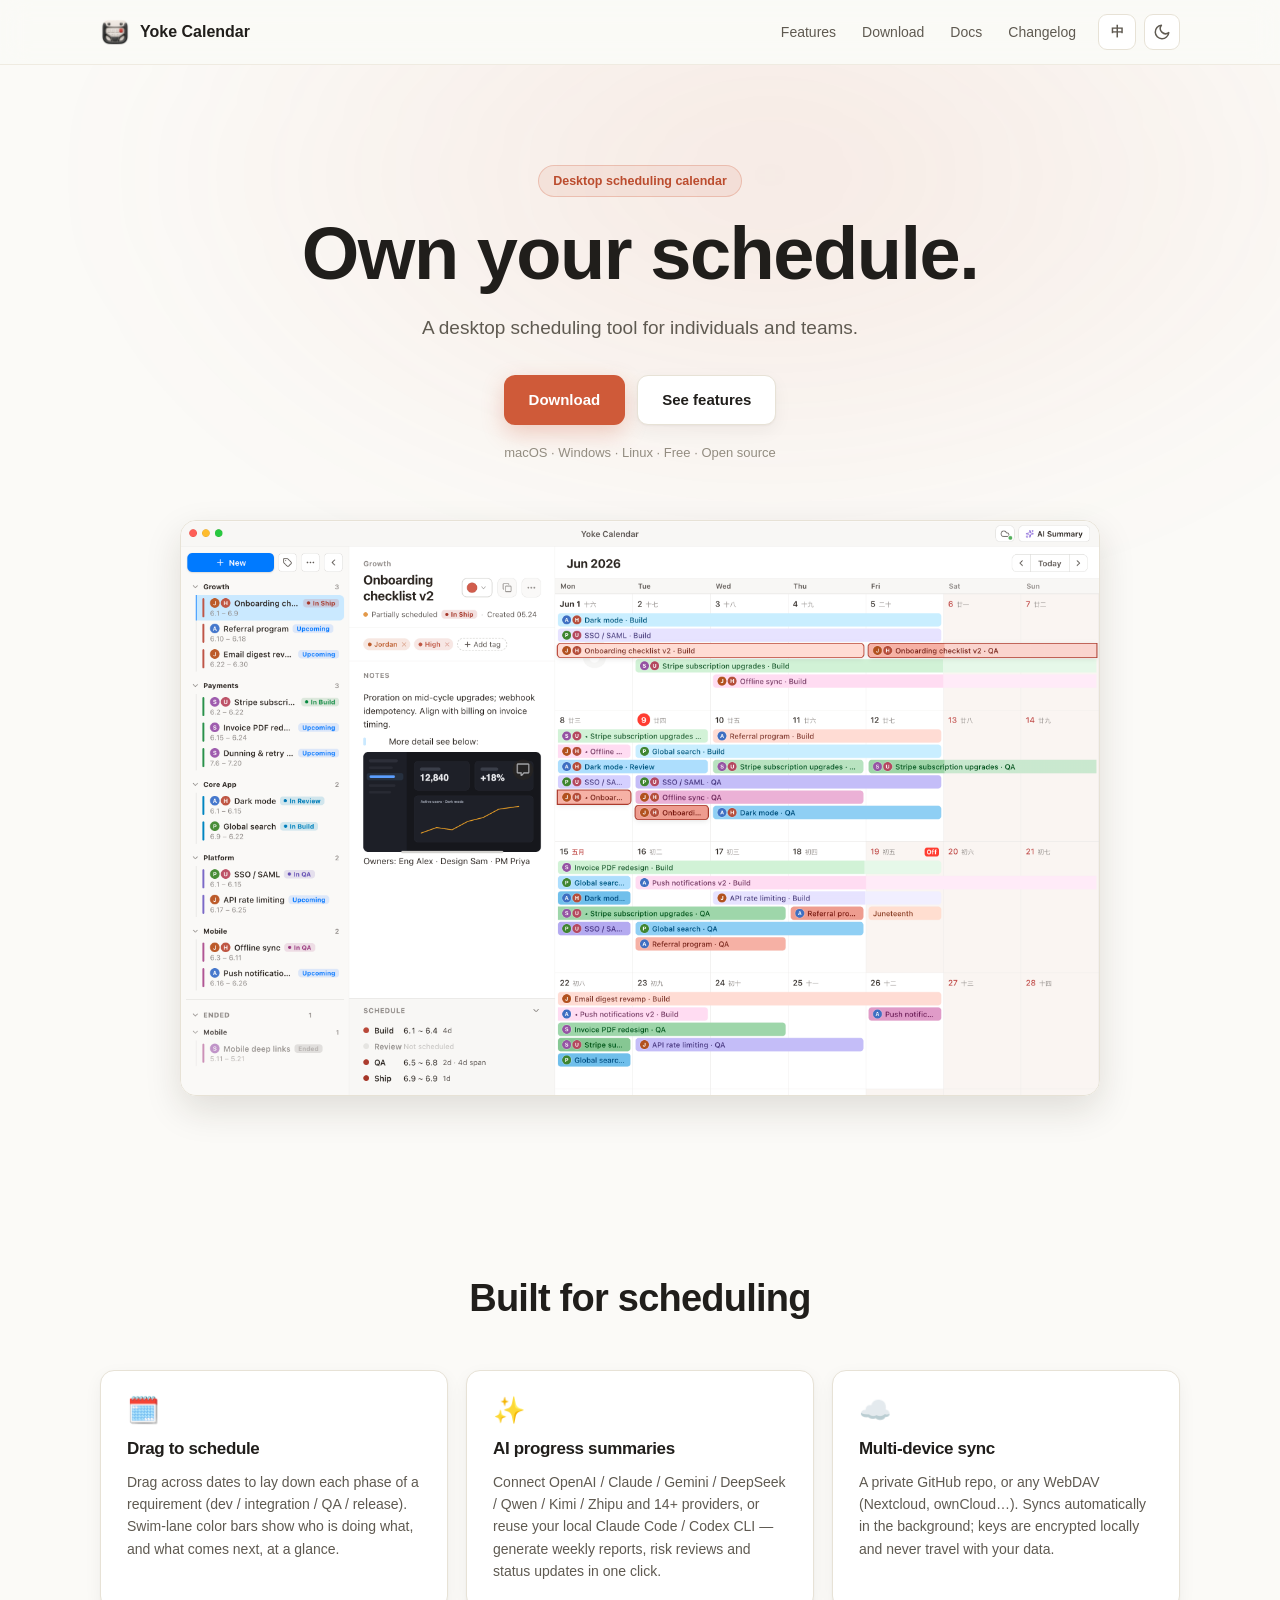
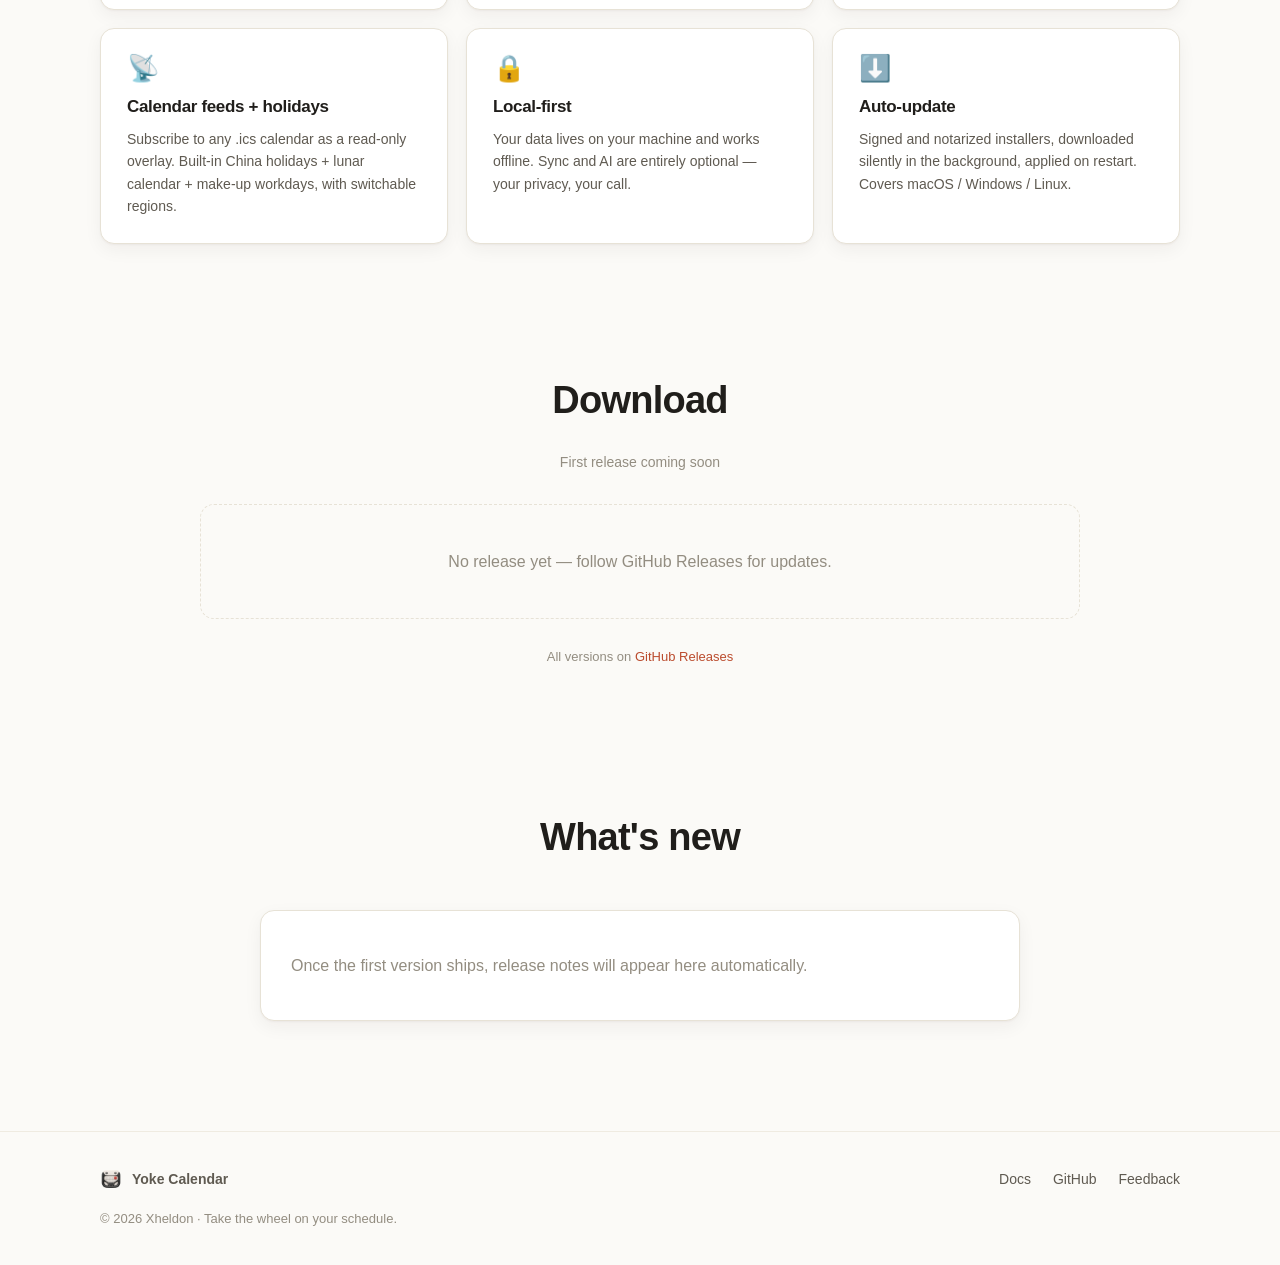
==== index.html @ 8d84388d "site: bilingual landing page + docs - index.html / docs.html: zh/en + light/dark toggles, both remem" ====
<!doctype html>
<html lang="zh-CN">
  <head>
    <meta charset="UTF-8" />
    <meta name="viewport" content="width=device-width, initial-scale=1.0" />
    <script>
      // set theme + language before first paint (no flash). Defaults: light,
      // and the browser's language (zh → 中文, otherwise English).
      try {
        var t = localStorage.getItem('yoke-theme')
        document.documentElement.setAttribute('data-theme', t === 'dark' ? 'dark' : 'light')
        var l = localStorage.getItem('yoke-lang')
        if (l !== 'en' && l !== 'zh') {
          l = (navigator.language || 'zh').toLowerCase().indexOf('zh') === 0 ? 'zh' : 'en'
        }
        document.documentElement.setAttribute('data-lang', l)
        document.documentElement.lang = l === 'en' ? 'en' : 'zh-CN'
      } catch (e) {
        document.documentElement.setAttribute('data-theme', 'light')
        document.documentElement.setAttribute('data-lang', 'zh')
      }
    </script>
    <title data-i18n="meta.indexTitle">Yoke Calendar · 桌面排期日历</title>
    <meta
      name="description"
      data-i18n-attr="content:meta.indexDesc"
      content="个人和团队的桌面排期日历——划选即排期，AI 总结进度，多端同步，本地优先。支持 macOS / Windows / Linux。"
    />
    <link rel="icon" type="image/png" href="assets/icon.png" />
    <meta property="og:title" data-i18n-attr="content:meta.ogTitle" content="Yoke Calendar · 桌面排期日历" />
    <meta property="og:description" data-i18n-attr="content:meta.ogDesc" content="划选即排期 · AI 进度总结 · 多端同步 · 本地优先。" />
    <meta property="og:image" content="assets/icon.png" />
    <link rel="stylesheet" href="assets/style.css" />
  </head>
  <body>
    <header class="nav">
      <a class="brand" href="/">
        <img src="assets/icon.png" alt="Yoke Calendar" width="30" height="30" />
        <span>Yoke Calendar</span>
      </a>
      <div class="nav-right">
        <nav class="nav-links">
          <a href="#features" data-i18n="nav.features">功能</a>
          <a href="#download" data-i18n="nav.download">下载</a>
          <a href="docs.html" data-i18n="nav.docs">文档</a>
          <a href="https://github.com/Xheldon/Yoke-Calendar/releases" data-i18n="nav.changelog">更新日志</a>
        </nav>
        <div class="nav-tools">
          <button class="lang-toggle" id="lang-toggle" type="button" data-i18n-attr="aria-label:toggle.lang" aria-label="切换语言（中文 / English）">
            <span class="to-en">EN</span>
            <span class="to-zh">中</span>
          </button>
          <button class="theme-toggle" id="theme-toggle" type="button" data-i18n-attr="aria-label:toggle.theme" aria-label="切换深色 / 浅色主题">
            <svg class="ic-moon" width="18" height="18" viewBox="0 0 24 24" fill="none" stroke="currentColor" stroke-width="2" stroke-linecap="round" stroke-linejoin="round" aria-hidden="true"><path d="M21 12.8A9 9 0 1 1 11.2 3a7 7 0 0 0 9.8 9.8z" /></svg>
            <svg class="ic-sun" width="18" height="18" viewBox="0 0 24 24" fill="none" stroke="currentColor" stroke-width="2" stroke-linecap="round" stroke-linejoin="round" aria-hidden="true"><circle cx="12" cy="12" r="4" /><path d="M12 2v2M12 20v2M4.9 4.9l1.4 1.4M17.7 17.7l1.4 1.4M2 12h2M20 12h2M4.9 19.1l1.4-1.4M17.7 6.3l1.4-1.4" /></svg>
          </button>
        </div>
      </div>
    </header>

    <main>
      <!-- ── Hero ── -->
      <section class="hero">
        <div class="hero-glow" aria-hidden="true"></div>
        <p class="eyebrow" data-i18n="hero.eyebrow">桌面工作排期日历</p>
        <h1 data-i18n="hero.h1">把握排期</h1>
        <p class="lede" data-i18n="hero.lede">个人和团队的桌面排期工具。</p>
        <div class="hero-cta">
          <a class="btn primary" id="hero-download" href="#download" data-i18n="hero.download">下载</a>
          <a class="btn ghost" href="#features" data-i18n="hero.features">看看功能</a>
        </div>
        <p class="hero-meta" id="hero-meta" data-i18n="hero.meta">macOS · Windows · Linux · 免费 · 开源发布</p>
        <div class="shot">
          <img src="assets/light_cn.png" alt="Yoke Calendar" id="hero-shot" />
          <div class="shot-placeholder" id="hero-shot-ph" data-i18n="shot.placeholder">应用截图（待补）</div>
        </div>
      </section>

      <!-- ── Features ── -->
      <section class="features" id="features">
        <h2 class="section-title" data-i18n="features.title">为「排期」而生</h2>
        <div class="grid">
          <article class="card">
            <div class="card-ic">🗓️</div>
            <h3 data-i18n="feat.1.t">划选即排期</h3>
            <p data-i18n="feat.1.d">在日历上拖拽划选时间段，直接落成需求的各个阶段（开发 / 联调 / 测试 / 上线）。泳道式色条，谁在做什么、下一步是什么，一眼可见。</p>
          </article>
          <article class="card">
            <div class="card-ic">✨</div>
            <h3 data-i18n="feat.2.t">AI 进度总结</h3>
            <p data-i18n="feat.2.d">接入 OpenAI / Claude / Gemini / DeepSeek / 通义 / Kimi / 智谱 等 14+ 服务商，或复用本机 Claude Code / Codex CLI，一键生成周报、风险盘点、对上汇报。</p>
          </article>
          <article class="card">
            <div class="card-ic">☁️</div>
            <h3 data-i18n="feat.3.t">多端同步</h3>
            <p data-i18n="feat.3.d">GitHub 私有仓库，或任意 WebDAV（坚果云 / Nextcloud）。后台按需自动同步，密钥本机加密、永不随数据上传。</p>
          </article>
          <article class="card">
            <div class="card-ic">📡</div>
            <h3 data-i18n="feat.4.t">日历订阅 + 节假日</h3>
            <p data-i18n="feat.4.d">订阅任意 .ics 日历作只读叠加；内置中国节假日 + 农历 + 调休，多地区可切换。</p>
          </article>
          <article class="card">
            <div class="card-ic">🔒</div>
            <h3 data-i18n="feat.5.t">本地优先</h3>
            <p data-i18n="feat.5.d">数据存在你本机，离线可用。同步、AI 全部可选——隐私你说了算。</p>
          </article>
          <article class="card">
            <div class="card-ic">⬇️</div>
            <h3 data-i18n="feat.6.t">自动更新</h3>
            <p data-i18n="feat.6.d">签名 + 公证的安装包，后台静默下载，重启即更新。macOS / Windows / Linux 全平台覆盖。</p>
          </article>
        </div>
      </section>

      <!-- ── Download ── -->
      <section class="download" id="download">
        <h2 class="section-title" data-i18n="dl.title">下载</h2>
        <p class="dl-version" id="dl-version">正在获取最新版本…</p>
        <div class="dl-grid" id="dl-grid">
          <!-- populated from the latest GitHub release by app.js -->
        </div>
        <p class="dl-foot">
          <span data-i18n="dl.foot">所有版本见</span>
          <a href="https://github.com/Xheldon/Yoke-Calendar/releases">GitHub Releases</a>
        </p>
      </section>

      <!-- ── Changelog ── -->
      <section class="changelog" id="changelog">
        <h2 class="section-title" data-i18n="cl.title">最近更新</h2>
        <div class="cl-card" id="cl-card">
          <p class="muted" data-i18n="cl.loading">加载中…</p>
        </div>
      </section>
    </main>

    <footer class="footer">
      <div class="footer-row">
        <a class="brand small" href="/">
          <img src="assets/icon.png" alt="" width="22" height="22" />
          <span>Yoke Calendar</span>
        </a>
        <nav class="footer-links">
          <a href="docs.html" data-i18n="footer.docs">文档</a>
          <a href="https://github.com/Xheldon/Yoke-Calendar" data-i18n="footer.github">GitHub</a>
          <a href="https://github.com/Xheldon/Yoke-Calendar/issues" data-i18n="footer.feedback">问题反馈</a>
        </nav>
      </div>
      <p class="copyright">© <span id="year">2026</span> Xheldon · <span data-i18n="footer.tagline">以方向盘之名，掌控排期。</span></p>
    </footer>

    <script src="assets/i18n.js"></script>
    <script src="assets/theme.js"></script>
    <script src="assets/app.js"></script>
  </body>
</html>
---- assets/style.css ----
/* Yoke Calendar — landing site.
   Light by default (calm, editorial, product-y — not a terminal), with a
   warm coral accent that doubles as our calendar-red brand. Dark is opt-in
   via the nav toggle; every color routes through a variable so the same
   rules serve both themes. */
:root {
  color-scheme: light;
  --bg: #fbfaf7;
  --bg-2: #f3f1ea;
  --panel: #ffffff;
  --panel-2: #f6f4ee;
  --line: #e7e2d6;
  --line-soft: #efebe1;
  --ink: #201e1b;
  --ink-2: #5f5a51;
  --ink-3: #938d81;
  --accent: #cf5a39; /* coral / the calendar "23" red — buttons & highlights */
  --accent-2: #bb4c2e; /* deeper coral — links & accents on light surfaces */
  --warm: #e8623f;
  --glow: color-mix(in oklab, var(--accent) 10%, transparent);
  --shadow-card: 0 1px 2px rgba(40, 28, 14, 0.04), 0 6px 18px rgba(40, 28, 14, 0.05);
  --shadow-card-hover: 0 2px 5px rgba(40, 28, 14, 0.06), 0 16px 36px rgba(40, 28, 14, 0.1);
  --shadow-hero: 0 14px 36px rgba(40, 28, 14, 0.13);
  --shadow-btn: 0 8px 22px rgba(207, 90, 57, 0.28);
  --radius: 14px;
  --max: 1080px;
  --font: -apple-system, BlinkMacSystemFont, "Segoe UI", "PingFang SC",
    "Hiragino Sans GB", "Microsoft YaHei", Roboto, Helvetica, Arial, sans-serif;
  --mono: ui-monospace, "SF Mono", SFMono-Regular, Menlo, Consolas, monospace;
}

:root[data-theme="dark"] {
  color-scheme: dark;
  --bg: #1b1a18;
  --bg-2: #211f1c;
  --panel: #262420;
  --panel-2: #2e2b26;
  --line: #393630;
  --line-soft: #2c2a25;
  --ink: #f2efe8;
  --ink-2: #b8b2a6;
  --ink-3: #8a847a;
  --accent: #db6442;
  --accent-2: #ee835e;
  --glow: color-mix(in oklab, var(--accent) 18%, transparent);
  --shadow-card: 0 1px 2px rgba(0, 0, 0, 0.25), 0 8px 24px rgba(0, 0, 0, 0.3);
  --shadow-card-hover: 0 2px 6px rgba(0, 0, 0, 0.3), 0 18px 40px rgba(0, 0, 0, 0.45);
  --shadow-hero: 0 18px 44px rgba(0, 0, 0, 0.45);
  --shadow-btn: 0 8px 26px rgba(219, 100, 66, 0.3);
}

* { box-sizing: border-box; }
html { scroll-behavior: smooth; }
body {
  margin: 0;
  background: var(--bg);
  color: var(--ink);
  font-family: var(--font);
  line-height: 1.6;
  -webkit-font-smoothing: antialiased;
  text-rendering: optimizeLegibility;
  transition: background-color 0.3s ease, color 0.3s ease;
}
a { color: inherit; text-decoration: none; }
img { display: block; max-width: 100%; }
h1, h2, h3 { letter-spacing: -0.02em; }

/* ── nav ── */
.nav {
  position: sticky;
  top: 0;
  z-index: 50;
  display: flex;
  align-items: center;
  justify-content: space-between;
  gap: 16px;
  padding: 14px max(20px, calc((100vw - var(--max)) / 2));
  background: color-mix(in oklab, var(--bg) 80%, transparent);
  backdrop-filter: saturate(140%) blur(14px);
  border-bottom: 1px solid var(--line-soft);
  transition: background-color 0.3s ease, border-color 0.3s ease;
}
.brand { display: inline-flex; align-items: center; gap: 10px; font-weight: 700; font-size: 16px; }
.brand img { border-radius: 8px; }
.brand.small { font-size: 14px; color: var(--ink-2); }
.nav-right { display: flex; align-items: center; gap: 22px; }
.nav-links { display: flex; gap: 26px; font-size: 14px; color: var(--ink-2); }
.nav-links a { transition: color 0.15s ease; }
.nav-links a:hover { color: var(--ink); }

/* theme toggle — shows the icon for the mode you'd switch TO */
.theme-toggle {
  display: inline-flex;
  align-items: center;
  justify-content: center;
  width: 36px;
  height: 36px;
  padding: 0;
  border-radius: 9px;
  border: 1px solid var(--line);
  background: var(--panel);
  color: var(--ink-2);
  cursor: pointer;
  transition: color 0.15s ease, border-color 0.15s ease, background-color 0.15s ease;
}
.theme-toggle:hover { color: var(--ink); border-color: color-mix(in oklab, var(--accent) 45%, var(--line)); }
.theme-toggle .ic-sun { display: none; }
.theme-toggle .ic-moon { display: block; }
[data-theme="dark"] .theme-toggle .ic-sun { display: block; }
[data-theme="dark"] .theme-toggle .ic-moon { display: none; }

.nav-tools { display: flex; align-items: center; gap: 8px; }

/* language toggle — shows the label of the language you'd switch TO */
.lang-toggle {
  display: inline-flex;
  align-items: center;
  justify-content: center;
  min-width: 38px;
  height: 36px;
  padding: 0 9px;
  border-radius: 9px;
  border: 1px solid var(--line);
  background: var(--panel);
  color: var(--ink-2);
  font-family: var(--font);
  font-size: 13px;
  font-weight: 700;
  cursor: pointer;
  transition: color 0.15s ease, border-color 0.15s ease, background-color 0.15s ease;
}
.lang-toggle:hover { color: var(--ink); border-color: color-mix(in oklab, var(--accent) 45%, var(--line)); }
.lang-toggle .to-zh { display: none; }
:root[data-lang="en"] .lang-toggle .to-en { display: none; }
:root[data-lang="en"] .lang-toggle .to-zh { display: inline; }

/* parallel-language prose blocks (docs): the wrapper dissolves into its parent
   grid via display:contents, and only the active language is shown */
.lang-block { display: contents; }
:root[data-lang="zh"] .lang-block[data-lang="en"] { display: none; }
:root[data-lang="en"] .lang-block[data-lang="zh"] { display: none; }

main { display: block; }
section { padding: 0 max(20px, calc((100vw - var(--max)) / 2)); }

/* ── hero ── */
.hero { position: relative; text-align: center; padding-top: 100px; padding-bottom: 76px; overflow: hidden; }
.hero-glow {
  position: absolute;
  top: -380px;
  right: -340px;
  width: 1700px;
  height: 980px;
  background: radial-gradient(closest-side, var(--glow), transparent 80%);
  filter: blur(64px);
  pointer-events: none;
  z-index: 0;
}
.hero > *:not(.hero-glow) { position: relative; z-index: 1; }
.eyebrow {
  display: inline-block;
  margin: 0 0 18px;
  padding: 5px 14px;
  font-size: 12.5px;
  font-weight: 600;
  color: var(--accent-2);
  background: color-mix(in oklab, var(--accent) 9%, transparent);
  border: 1px solid color-mix(in oklab, var(--accent) 26%, transparent);
  border-radius: 999px;
}
.hero h1 {
  margin: 0 0 20px;
  font-size: clamp(40px, 7vw, 74px);
  font-weight: 800;
  line-height: 1.05;
  color: var(--ink);
}
.lede { margin: 0 auto 32px; max-width: 660px; font-size: clamp(15px, 2.2vw, 19px); color: var(--ink-2); }
.hero-cta { display: flex; gap: 12px; justify-content: center; flex-wrap: wrap; }
.hero-meta { margin-top: 18px; font-size: 13px; color: var(--ink-3); }

.btn {
  display: inline-flex;
  align-items: center;
  gap: 8px;
  padding: 12px 24px;
  border-radius: 11px;
  font-size: 15px;
  font-weight: 600;
  border: 1px solid transparent;
  cursor: pointer;
  transition: transform 0.08s ease, background-color 0.15s ease, border-color 0.15s ease,
    box-shadow 0.15s ease;
}
.btn:active { transform: translateY(1px); }
.btn.primary { background: var(--accent); color: #fff; box-shadow: var(--shadow-btn); }
.btn.primary:hover { background: color-mix(in oklab, var(--accent) 88%, #000); }
.btn.ghost { background: var(--panel); color: var(--ink); border-color: var(--line); box-shadow: var(--shadow-card); }
.btn.ghost:hover { background: var(--panel-2); border-color: color-mix(in oklab, var(--accent) 35%, var(--line)); }

/* hero screenshot frame */
.shot { position: relative; margin: 56px auto 0; max-width: 920px; }
.shot img {
  display: none; /* revealed by app.js once it actually loads */
  width: 100%;
  border-radius: 16px;
  border: 1px solid var(--line);
  box-shadow: var(--shadow-hero);
}
.shot-placeholder {
  display: flex;
  align-items: center;
  justify-content: center;
  aspect-ratio: 16 / 10;
  border-radius: 16px;
  border: 1px dashed var(--line);
  background: linear-gradient(180deg, var(--panel), var(--bg-2));
  color: var(--ink-3);
  font-size: 14px;
}

/* ── section titles ── */
.section-title {
  text-align: center;
  font-size: clamp(26px, 4vw, 38px);
  font-weight: 800;
  margin: 0 0 42px;
}
.features, .download, .changelog { padding-top: 96px; padding-bottom: 30px; }

/* ── feature grid ── */
.grid { display: grid; grid-template-columns: repeat(3, 1fr); gap: 18px; }
.card {
  padding: 26px;
  background: var(--panel);
  border: 1px solid var(--line);
  border-radius: var(--radius);
  box-shadow: var(--shadow-card);
  transition: border-color 0.18s ease, transform 0.18s ease, box-shadow 0.18s ease;
}
.card:hover {
  border-color: color-mix(in oklab, var(--accent) 40%, var(--line));
  transform: translateY(-3px);
  box-shadow: var(--shadow-card-hover);
}
.card-ic { font-size: 26px; margin-bottom: 12px; line-height: 1; }
.card h3 { margin: 0 0 8px; font-size: 17px; }
.card p { margin: 0; color: var(--ink-2); font-size: 14px; }

/* ── download ── */
.dl-version { text-align: center; margin: -22px 0 30px; color: var(--ink-3); font-size: 14px; }
.dl-grid { display: grid; grid-template-columns: repeat(3, 1fr); gap: 14px; max-width: 880px; margin: 0 auto; }
.dl-os {
  padding: 22px;
  background: var(--panel);
  border: 1px solid var(--line);
  border-radius: var(--radius);
  box-shadow: var(--shadow-card);
}
.dl-os.match { border-color: color-mix(in oklab, var(--accent) 55%, var(--line)); box-shadow: 0 0 0 1px color-mix(in oklab, var(--accent) 38%, transparent), var(--shadow-card); }
.dl-os-head { display: flex; align-items: center; gap: 9px; font-weight: 700; font-size: 15px; margin-bottom: 14px; }
.dl-os-badge { font-size: 10.5px; font-weight: 600; color: var(--accent-2); background: color-mix(in oklab, var(--accent) 12%, transparent); padding: 1px 8px; border-radius: 999px; }
.dl-link {
  display: flex;
  align-items: center;
  justify-content: space-between;
  gap: 8px;
  padding: 10px 13px;
  margin-bottom: 8px;
  background: var(--panel-2);
  border: 1px solid var(--line-soft);
  border-radius: 9px;
  font-size: 13px;
  font-weight: 600;
  color: var(--ink);
  transition: border-color 0.15s ease, background-color 0.15s ease;
}
.dl-link:last-child { margin-bottom: 0; }
.dl-link:hover { border-color: var(--accent); background: color-mix(in oklab, var(--accent) 9%, var(--panel-2)); }
.dl-link .arch { color: var(--ink-3); font-family: var(--mono); font-size: 12px; font-weight: 500; }
.dl-foot { text-align: center; margin-top: 28px; color: var(--ink-3); font-size: 13px; }
.dl-foot a, .changelog a, .lede a { color: var(--accent-2); }
.dl-foot a:hover { text-decoration: underline; }
.dl-empty { grid-column: 1 / -1; text-align: center; padding: 44px; color: var(--ink-3); border: 1px dashed var(--line); border-radius: var(--radius); }

/* ── changelog ── */
.cl-card { max-width: 760px; margin: 0 auto; padding: 26px 30px; background: var(--panel); border: 1px solid var(--line); border-radius: var(--radius); box-shadow: var(--shadow-card); }
.cl-card h3 { margin: 0 0 4px; font-size: 18px; }
.cl-date { color: var(--ink-3); font-size: 13px; margin: 0 0 16px; }
.cl-notes { color: var(--ink-2); font-size: 14px; }
.cl-notes ul { margin: 0; padding-left: 20px; }
.cl-notes li { margin: 5px 0; }
.cl-more { display: inline-block; margin-top: 16px; font-size: 13px; color: var(--accent-2); }
.muted { color: var(--ink-3); }

/* ── footer ── */
.footer { margin-top: 80px; padding: 36px max(20px, calc((100vw - var(--max)) / 2)); border-top: 1px solid var(--line-soft); }
.footer-row { display: flex; align-items: center; justify-content: space-between; gap: 16px; flex-wrap: wrap; }
.footer-links { display: flex; gap: 22px; font-size: 14px; color: var(--ink-2); }
.footer-links a:hover { color: var(--ink); }
.copyright { margin: 18px 0 0; color: var(--ink-3); font-size: 13px; }

/* ── responsive ── */
@media (max-width: 860px) {
  .grid, .dl-grid { grid-template-columns: 1fr; }
  .nav-links { display: none; }
  .hero { padding-top: 68px; }
}
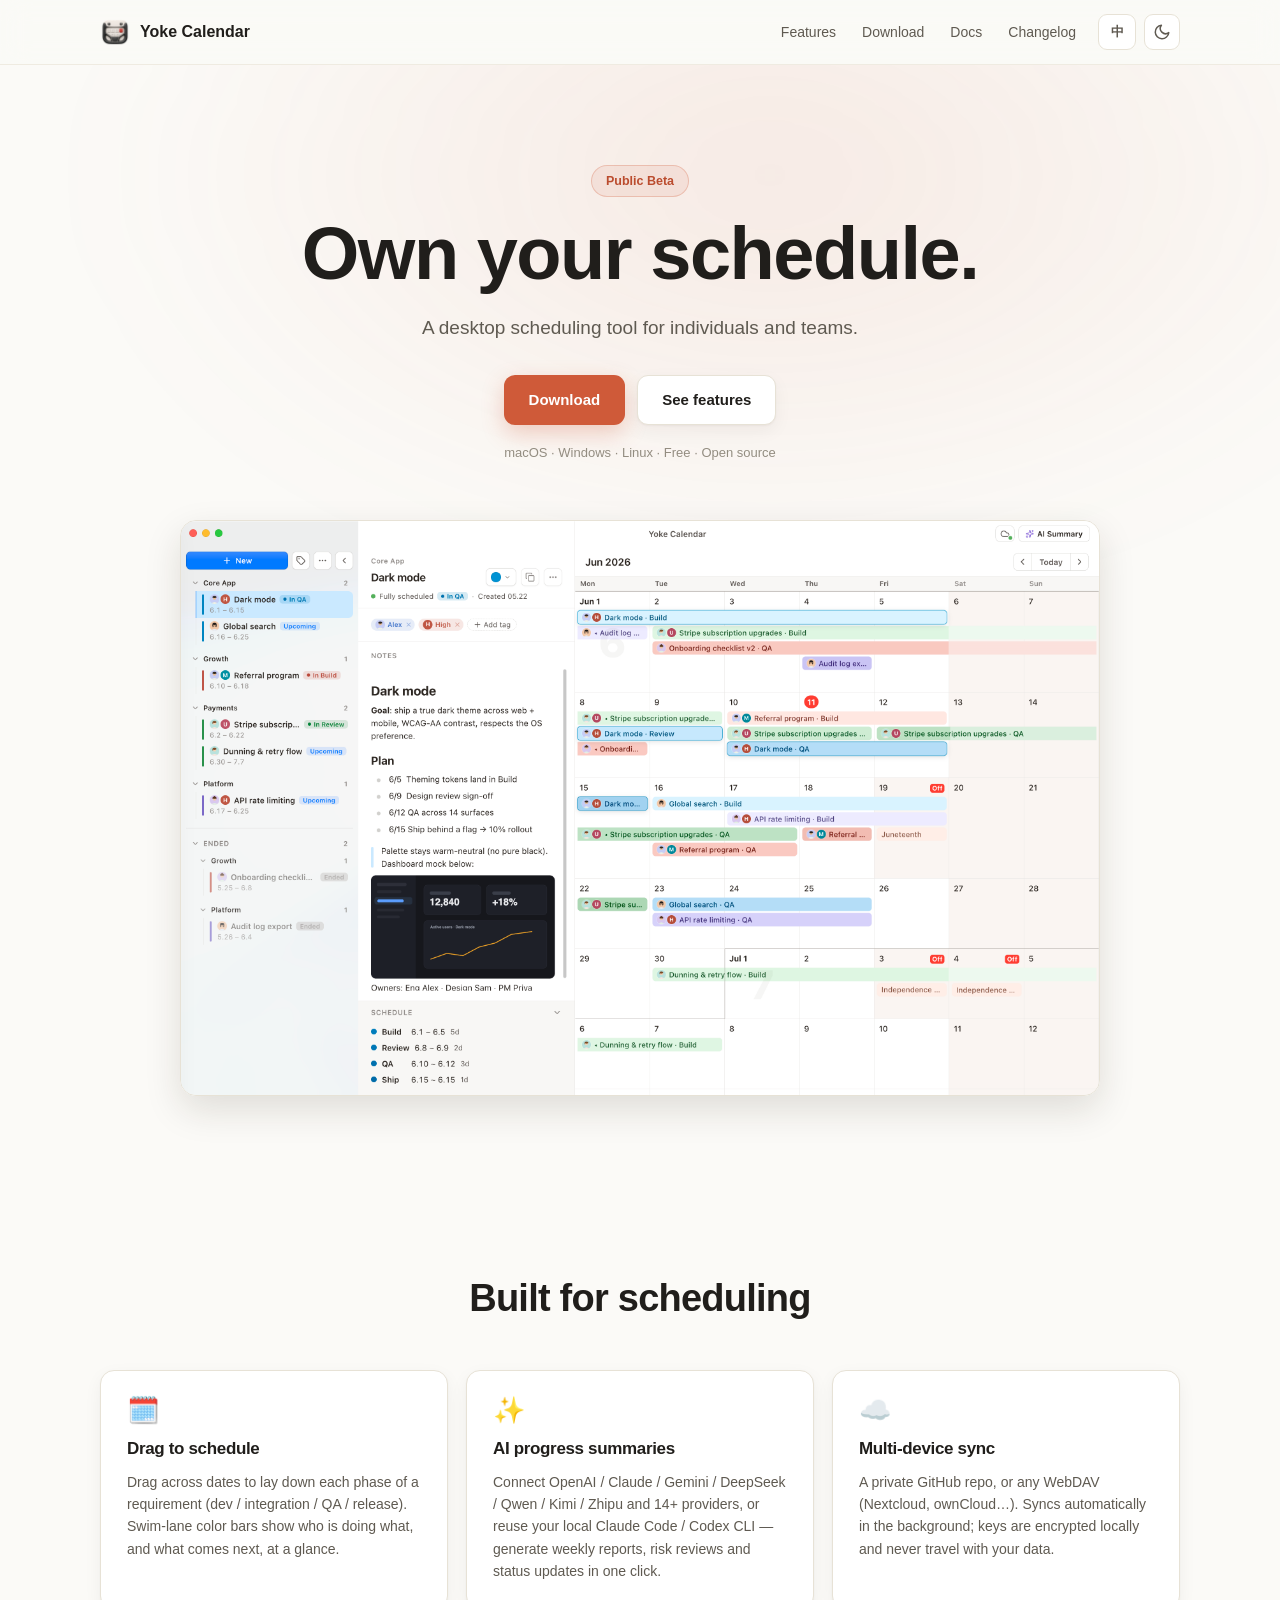
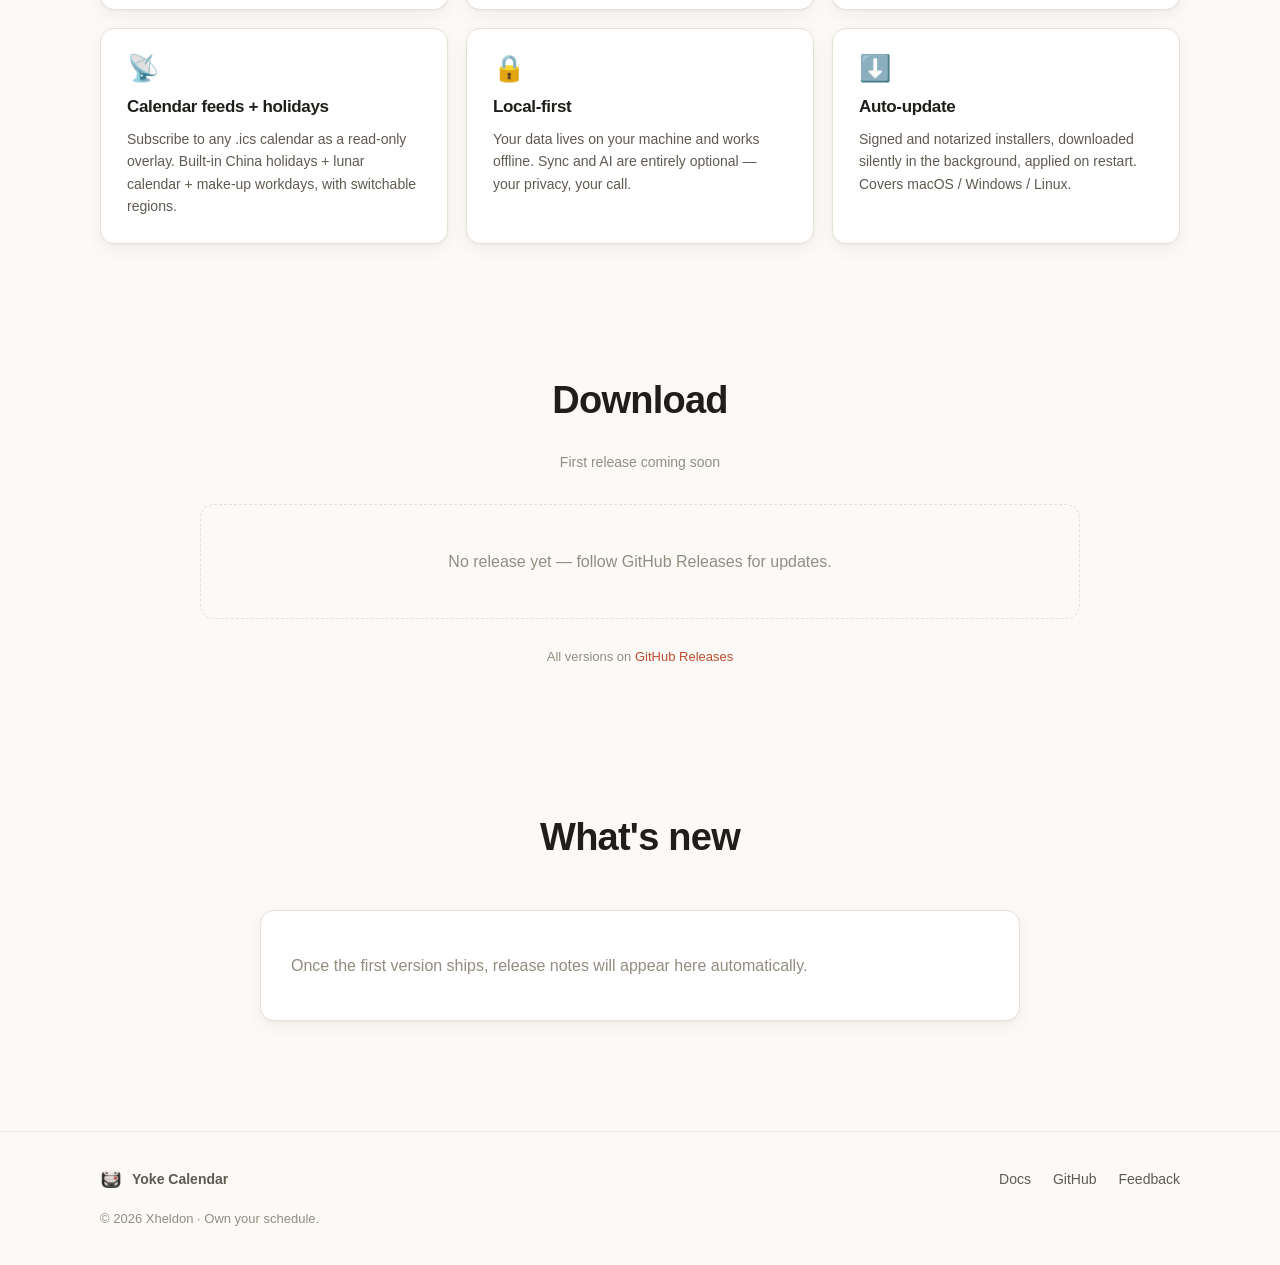
==== commit aed2e652: "site: Beta badge in the hero, 掌控排期, calmer footer - the eyebrow pill said the same thing as the lede" ====
--- a/index.html
+++ b/index.html
@@ -62,8 +62,8 @@
       <!-- ── Hero ── -->
       <section class="hero">
         <div class="hero-glow" aria-hidden="true"></div>
-        <p class="eyebrow" data-i18n="hero.eyebrow">桌面工作排期日历</p>
-        <h1 data-i18n="hero.h1">把握排期</h1>
+        <p class="eyebrow" data-i18n="hero.eyebrow">Beta 公测中</p>
+        <h1 data-i18n="hero.h1">掌控排期</h1>
         <p class="lede" data-i18n="hero.lede">个人和团队的桌面排期工具。</p>
         <div class="hero-cta">
           <a class="btn primary" id="hero-download" href="#download" data-i18n="hero.download">下载</a>
@@ -147,7 +147,7 @@
           <a href="https://github.com/Xheldon/Yoke-Calendar/issues" data-i18n="footer.feedback">问题反馈</a>
         </nav>
       </div>
-      <p class="copyright">© <span id="year">2026</span> Xheldon · <span data-i18n="footer.tagline">以方向盘之名，掌控排期。</span></p>
+      <p class="copyright">© <span id="year">2026</span> Xheldon · <span data-i18n="footer.tagline">掌控排期。</span></p>
     </footer>
 
     <script src="assets/i18n.js"></script>
--- a/assets/style.css
+++ b/assets/style.css
@@ -178,6 +178,8 @@
 .lede { margin: 0 auto 32px; max-width: 660px; font-size: clamp(15px, 2.2vw, 19px); color: var(--ink-2); }
 .hero-cta { display: flex; gap: 12px; justify-content: center; flex-wrap: wrap; }
 .hero-meta { margin-top: 18px; font-size: 13px; color: var(--ink-3); }
+.hero-meta a { color: var(--accent-2); }
+.hero-meta a:hover { text-decoration: underline; }
 
 .btn {
   display: inline-flex;
@@ -277,7 +279,8 @@
 }
 .dl-link:last-child { margin-bottom: 0; }
 .dl-link:hover { border-color: var(--accent); background: color-mix(in oklab, var(--accent) 9%, var(--panel-2)); }
-.dl-link .arch { color: var(--ink-3); font-family: var(--mono); font-size: 12px; font-weight: 500; }
+.dl-link > span:first-child { white-space: nowrap; }
+.dl-link .arch { color: var(--ink-3); font-family: var(--mono); font-size: 12px; font-weight: 500; text-align: right; }
 .dl-foot { text-align: center; margin-top: 28px; color: var(--ink-3); font-size: 13px; }
 .dl-foot a, .changelog a, .lede a { color: var(--accent-2); }
 .dl-foot a:hover { text-decoration: underline; }
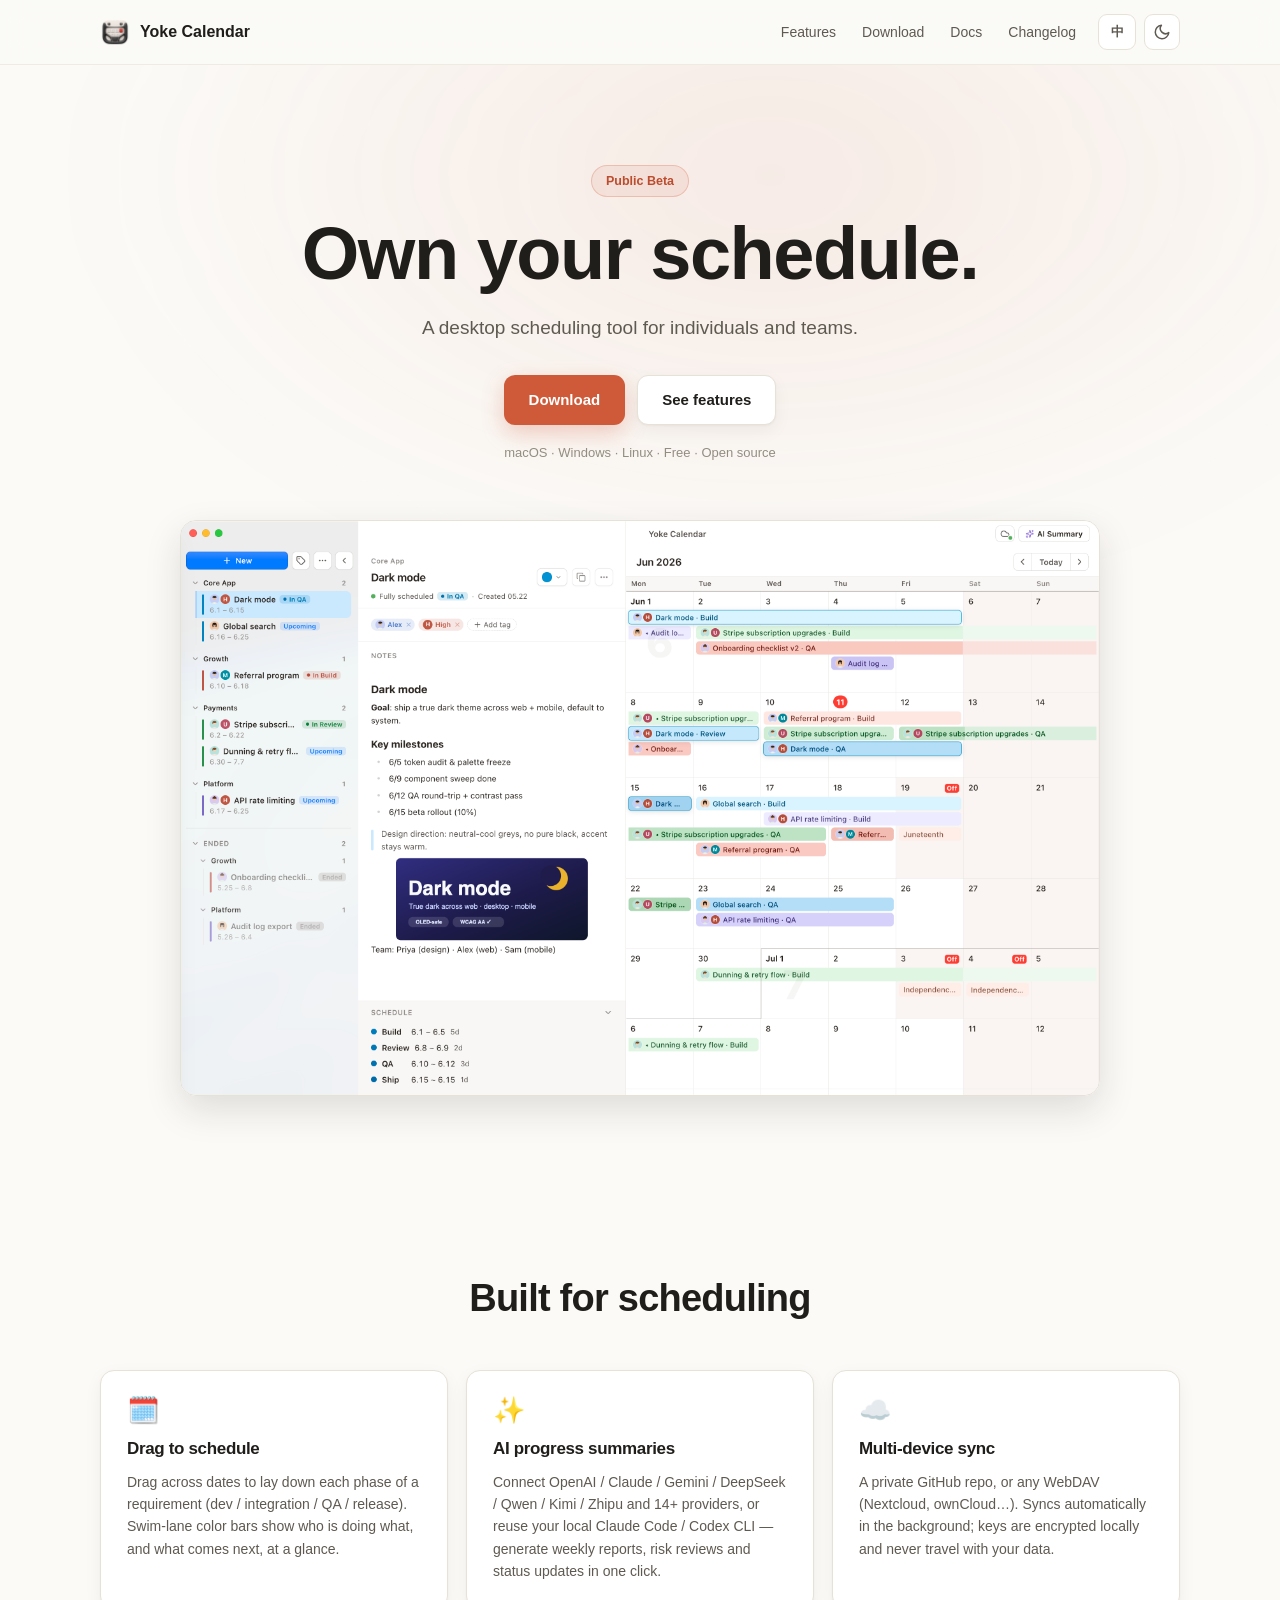
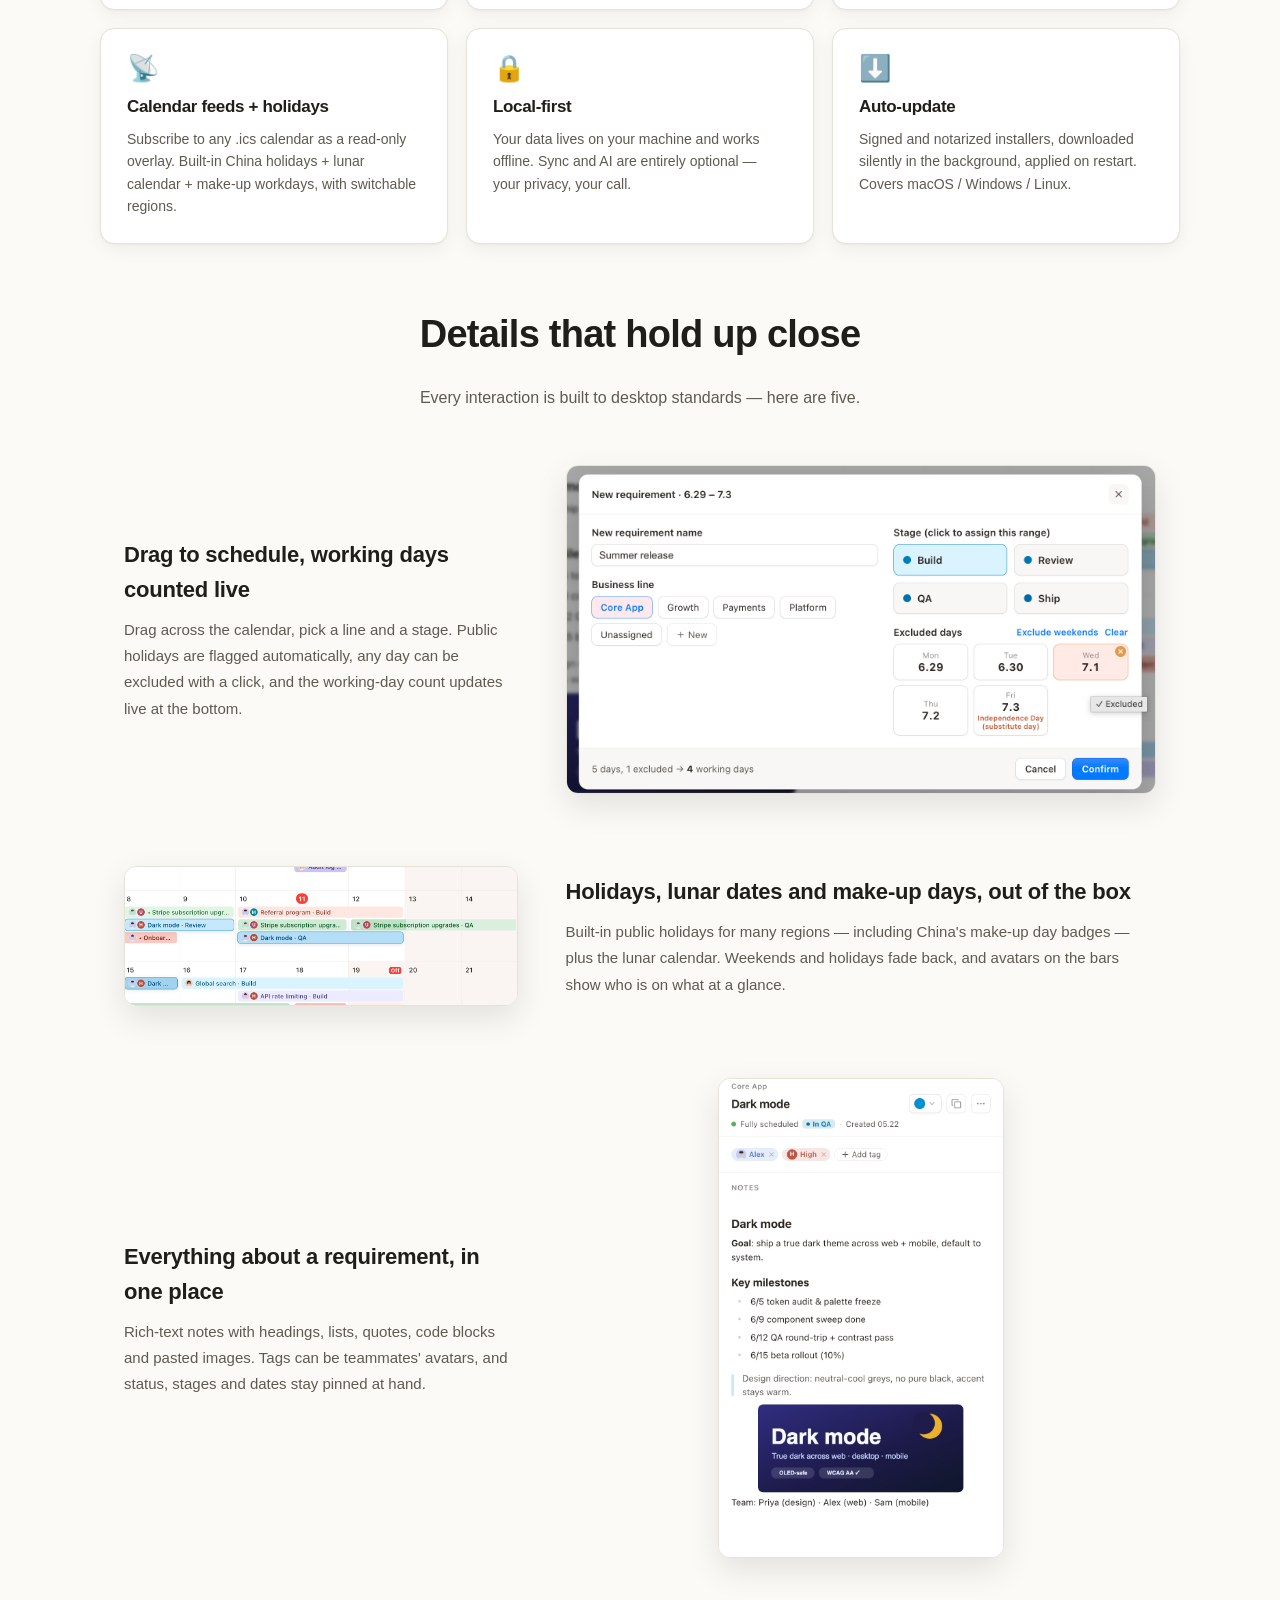
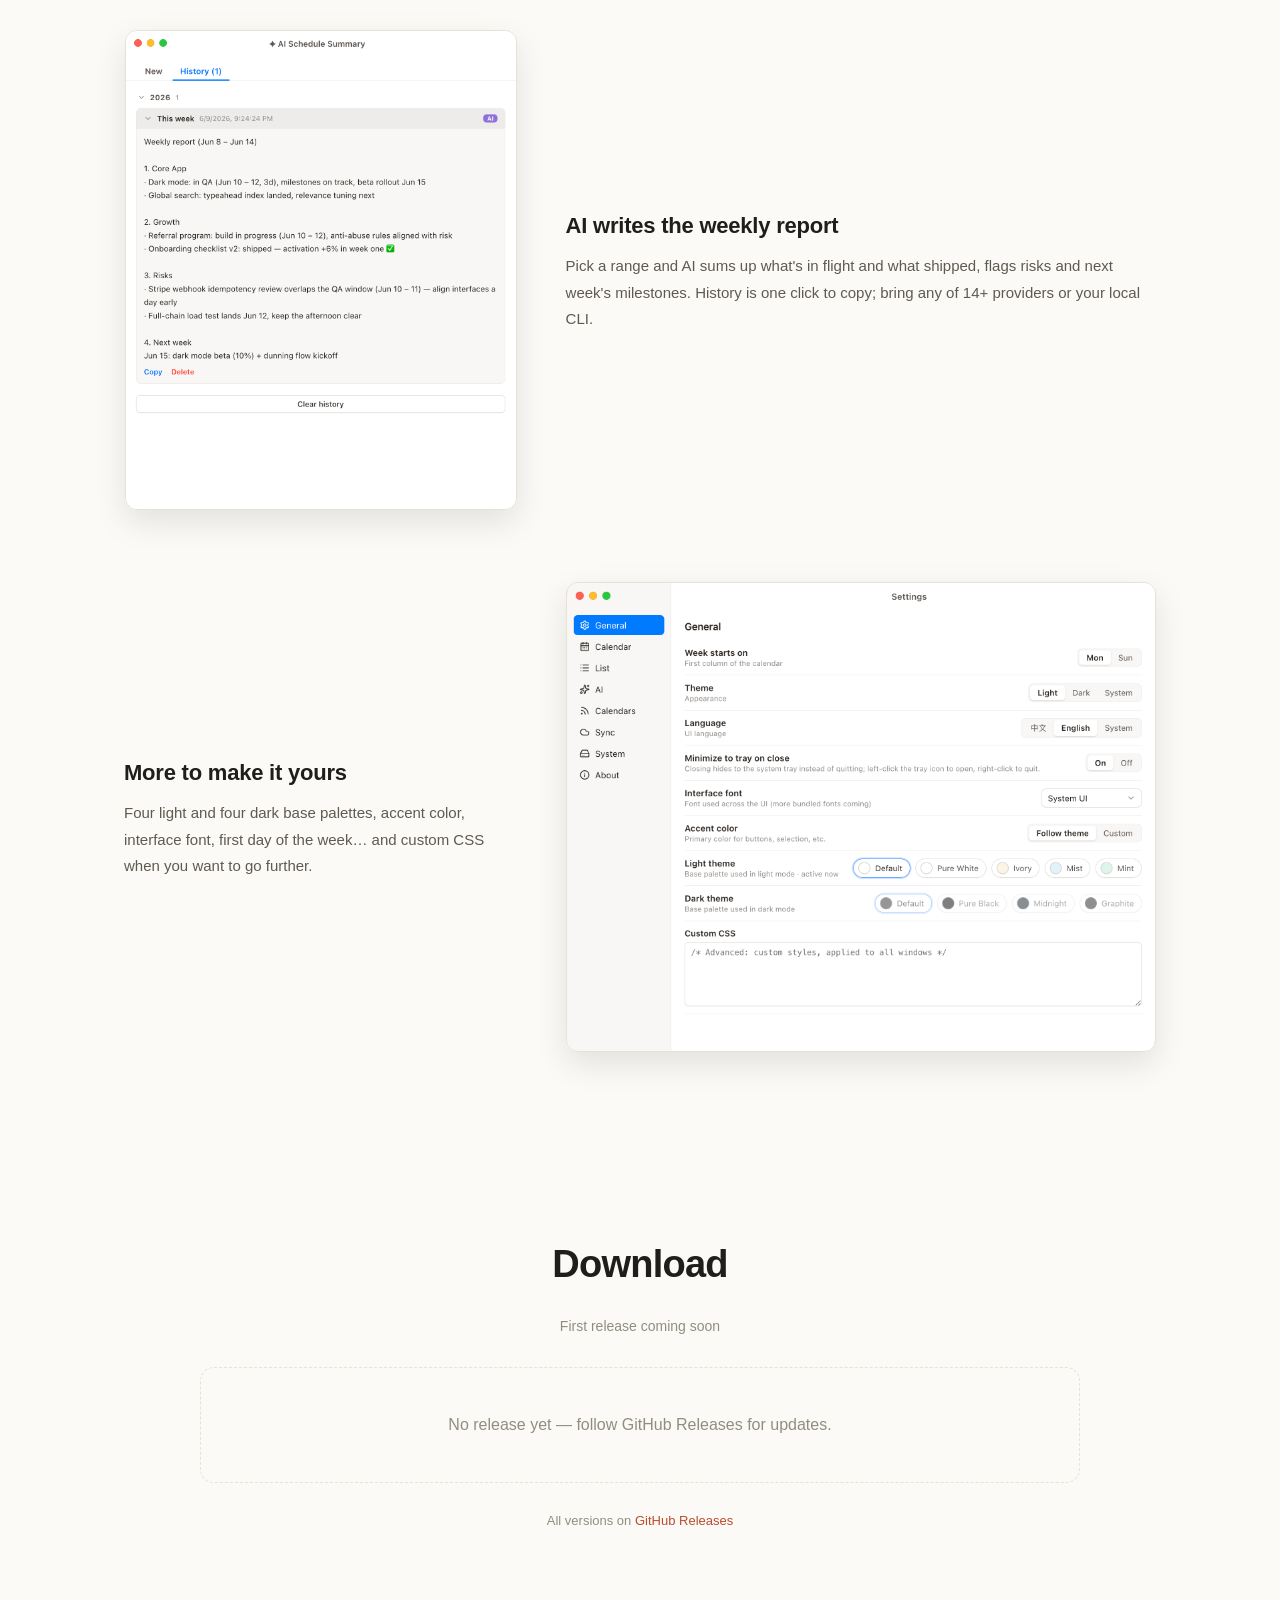
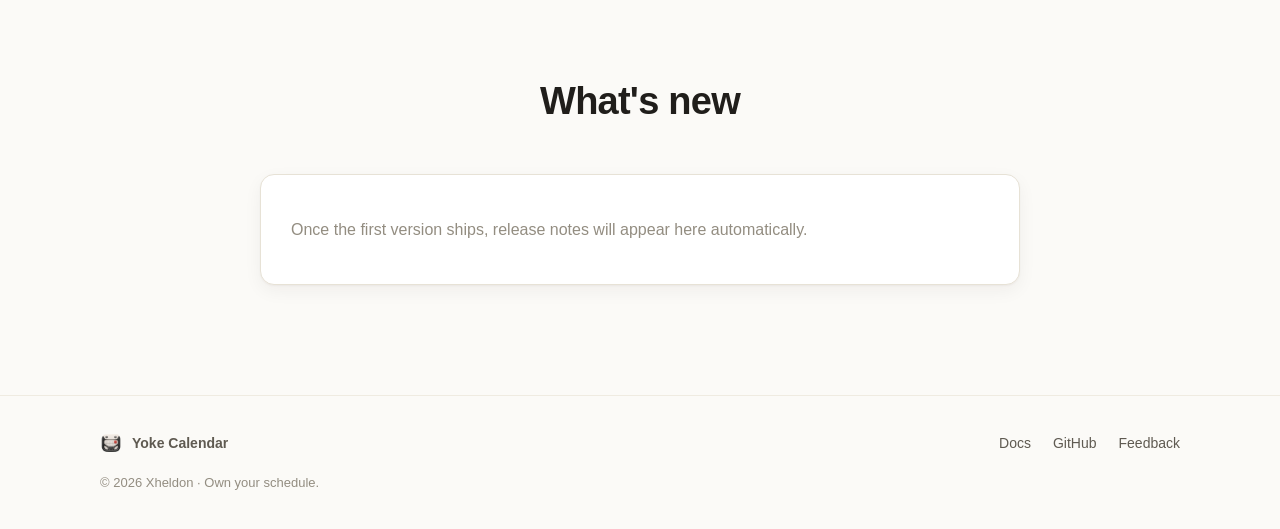
==== commit 8ba141dd: "feat: craft section — five feature close-ups, theme & language aware New #craft section between Feat" ====
--- a/index.html
+++ b/index.html
@@ -113,6 +113,59 @@
         </div>
       </section>
 
+      <!-- ── Craft (feature close-ups) ── -->
+      <section class="craft" id="craft">
+        <h2 class="section-title" data-i18n="craft.title">细节，值得放大看</h2>
+        <p class="craft-lede" data-i18n="craft.lede">每一处交互都按桌面应用的标准打磨——这里挑五处。</p>
+        <div class="craft-rows">
+          <article class="craft-row">
+            <div class="craft-text">
+              <h3 data-i18n="craft.schedule.t">划选即排期，工作日实时计算</h3>
+              <p data-i18n="craft.schedule.d">在日历上拖出一段时间，选好业务线和阶段；法定节假日自动标出，点一下即可排除某天，底部把工作日数实时算给你看。</p>
+            </div>
+            <figure class="craft-shot">
+              <img data-shot="feat_schedule" src="assets/feat_schedule_light_cn.png" alt="" loading="lazy" />
+            </figure>
+          </article>
+          <article class="craft-row">
+            <div class="craft-text">
+              <h3 data-i18n="craft.calendar.t">节假日、农历、调休，开箱即用</h3>
+              <p data-i18n="craft.calendar.d">内置多地区法定节假日——含中国调休的「休 / 班」角标——以及农历；周末与假期自动淡化，排期色条上的头像让「谁在做什么」一目了然。</p>
+            </div>
+            <figure class="craft-shot">
+              <img data-shot="feat_calendar" src="assets/feat_calendar_light_cn.png" alt="" loading="lazy" />
+            </figure>
+          </article>
+          <article class="craft-row">
+            <div class="craft-text">
+              <h3 data-i18n="craft.detail.t">一个需求的全部上下文</h3>
+              <p data-i18n="craft.detail.d">富文本备注支持标题、列表、引用、代码块与图片粘贴；标签可以用同事头像，状态、阶段与排期始终钉在手边。</p>
+            </div>
+            <figure class="craft-shot">
+              <img data-shot="feat_detail" src="assets/feat_detail_light_cn.png" alt="" loading="lazy" />
+            </figure>
+          </article>
+          <article class="craft-row">
+            <div class="craft-text">
+              <h3 data-i18n="craft.ai.t">AI 替你写周报</h3>
+              <p data-i18n="craft.ai.d">选个时间范围，AI 按业务线汇总进行中与已结束、标出风险与下周节点；生成历史随时复制，14+ 服务商或本机 CLI 任选。</p>
+            </div>
+            <figure class="craft-shot">
+              <img data-shot="feat_ai" src="assets/feat_ai_light_cn.png" alt="" loading="lazy" />
+            </figure>
+          </article>
+          <article class="craft-row">
+            <div class="craft-text">
+              <h3 data-i18n="craft.settings.t">更多个性化，等你探索</h3>
+              <p data-i18n="craft.settings.d">浅色四款、深色四款主题底色，强调色、界面字体、每周起始日……还有自定义 CSS 兜底，把它调成你的样子。</p>
+            </div>
+            <figure class="craft-shot">
+              <img data-shot="feat_settings" src="assets/feat_settings_light_cn.png" alt="" loading="lazy" />
+            </figure>
+          </article>
+        </div>
+      </section>
+
       <!-- ── Download ── -->
       <section class="download" id="download">
         <h2 class="section-title" data-i18n="dl.title">下载</h2>
--- a/assets/style.css
+++ b/assets/style.css
@@ -249,6 +249,33 @@
 .card h3 { margin: 0 0 8px; font-size: 17px; }
 .card p { margin: 0; color: var(--ink-2); font-size: 14px; }
 
+/* ── craft (feature close-ups) ── */
+.craft { padding: 30px 24px 86px; max-width: var(--max); margin: 0 auto; scroll-margin-top: 70px; }
+.craft-lede { text-align: center; color: var(--ink-2); margin: -22px 0 54px; font-size: 16px; }
+.craft-rows { display: flex; flex-direction: column; gap: 72px; }
+.craft-row { display: grid; grid-template-columns: minmax(0, 2fr) minmax(0, 3fr); gap: 48px; align-items: center; }
+.craft-row:nth-child(even) .craft-text { order: 2; }
+.craft-text h3 { font-size: 22px; letter-spacing: -0.01em; margin: 0 0 10px; }
+.craft-text p { color: var(--ink-2); line-height: 1.75; font-size: 15px; margin: 0; }
+.craft-shot { margin: 0; }
+.craft-shot img {
+  display: block;
+  max-width: 100%;
+  max-height: 480px;
+  width: auto;
+  height: auto;
+  margin-inline: auto;
+  border-radius: 12px;
+  border: 1px solid var(--line);
+  box-shadow: 0 12px 32px rgba(0, 0, 0, 0.10);
+}
+[data-theme='dark'] .craft-shot img { box-shadow: 0 14px 36px rgba(0, 0, 0, 0.45); }
+@media (max-width: 860px) {
+  .craft-row, .craft-row:nth-child(even) { grid-template-columns: 1fr; gap: 18px; }
+  .craft-row:nth-child(even) .craft-text { order: 0; }
+  .craft-rows { gap: 52px; }
+}
+
 /* ── download ── */
 .dl-version { text-align: center; margin: -22px 0 30px; color: var(--ink-3); font-size: 14px; }
 .dl-grid { display: grid; grid-template-columns: repeat(3, 1fr); gap: 14px; max-width: 880px; margin: 0 auto; }
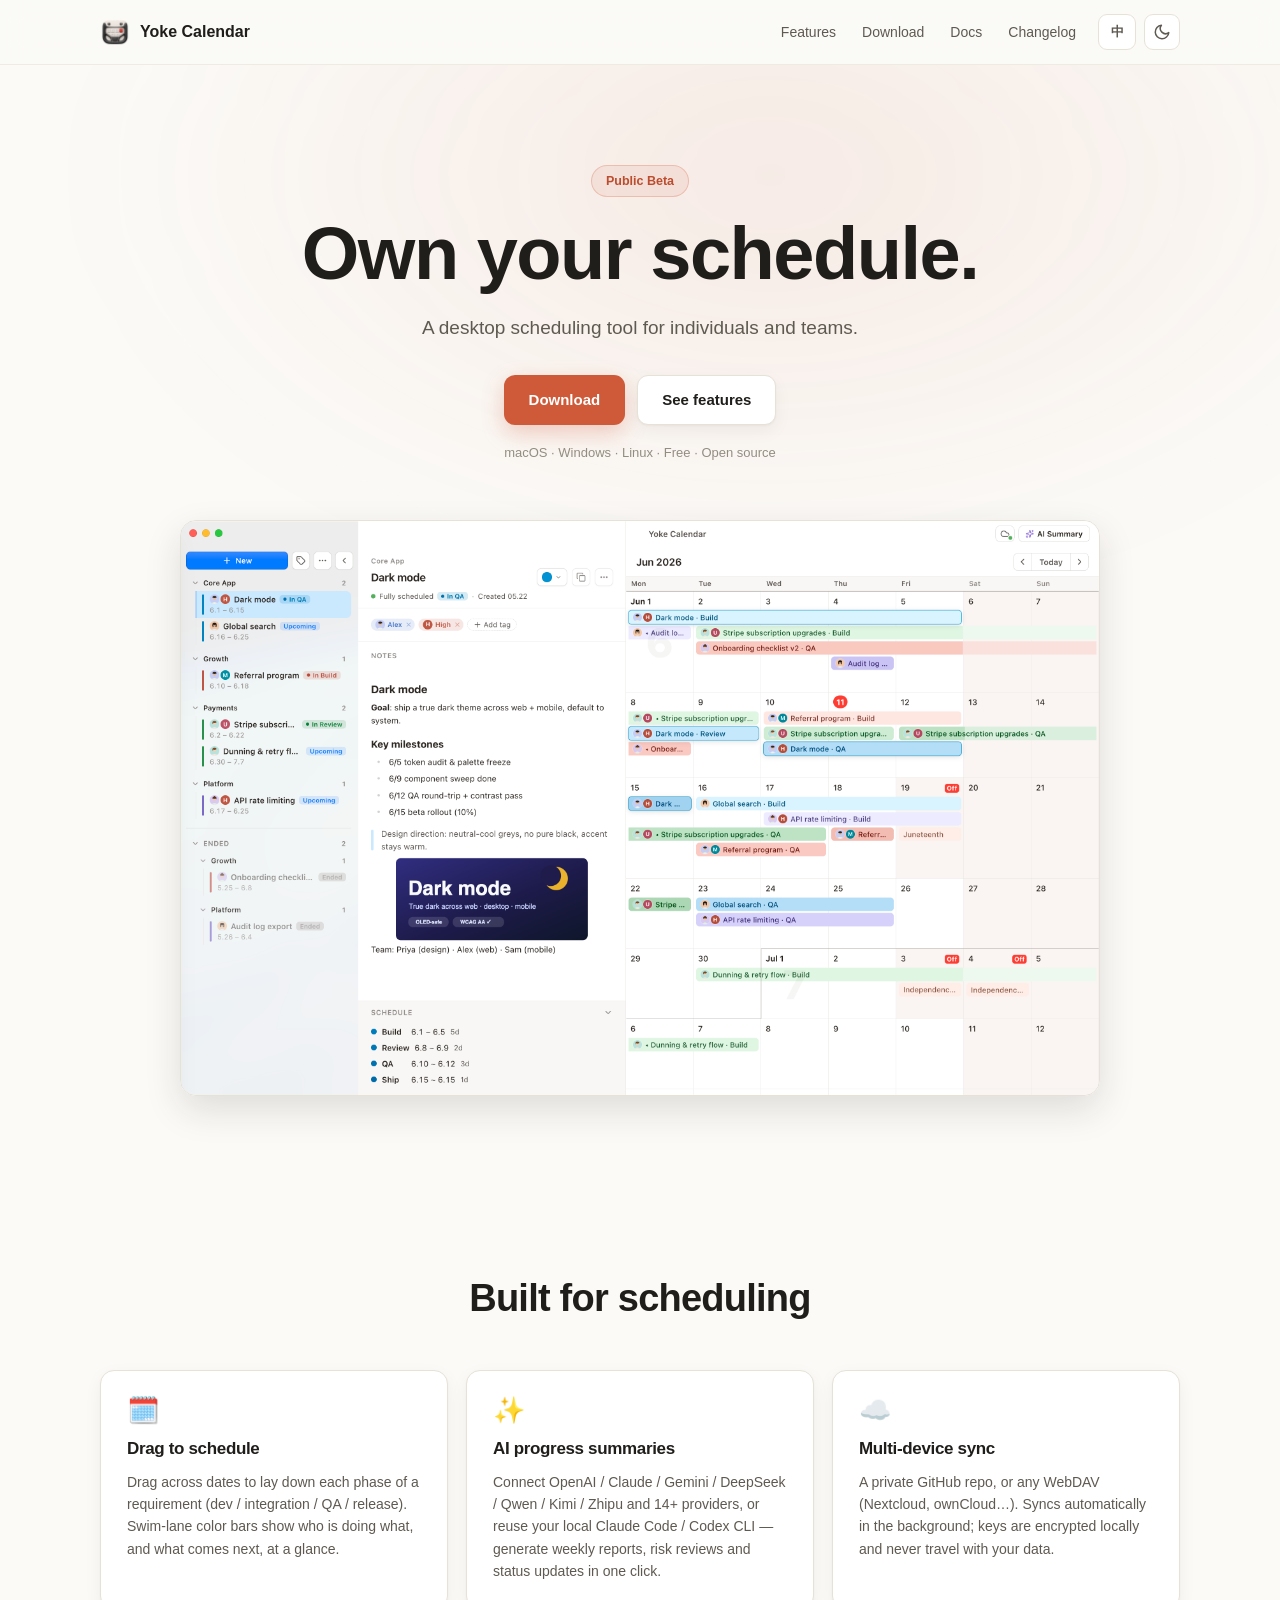
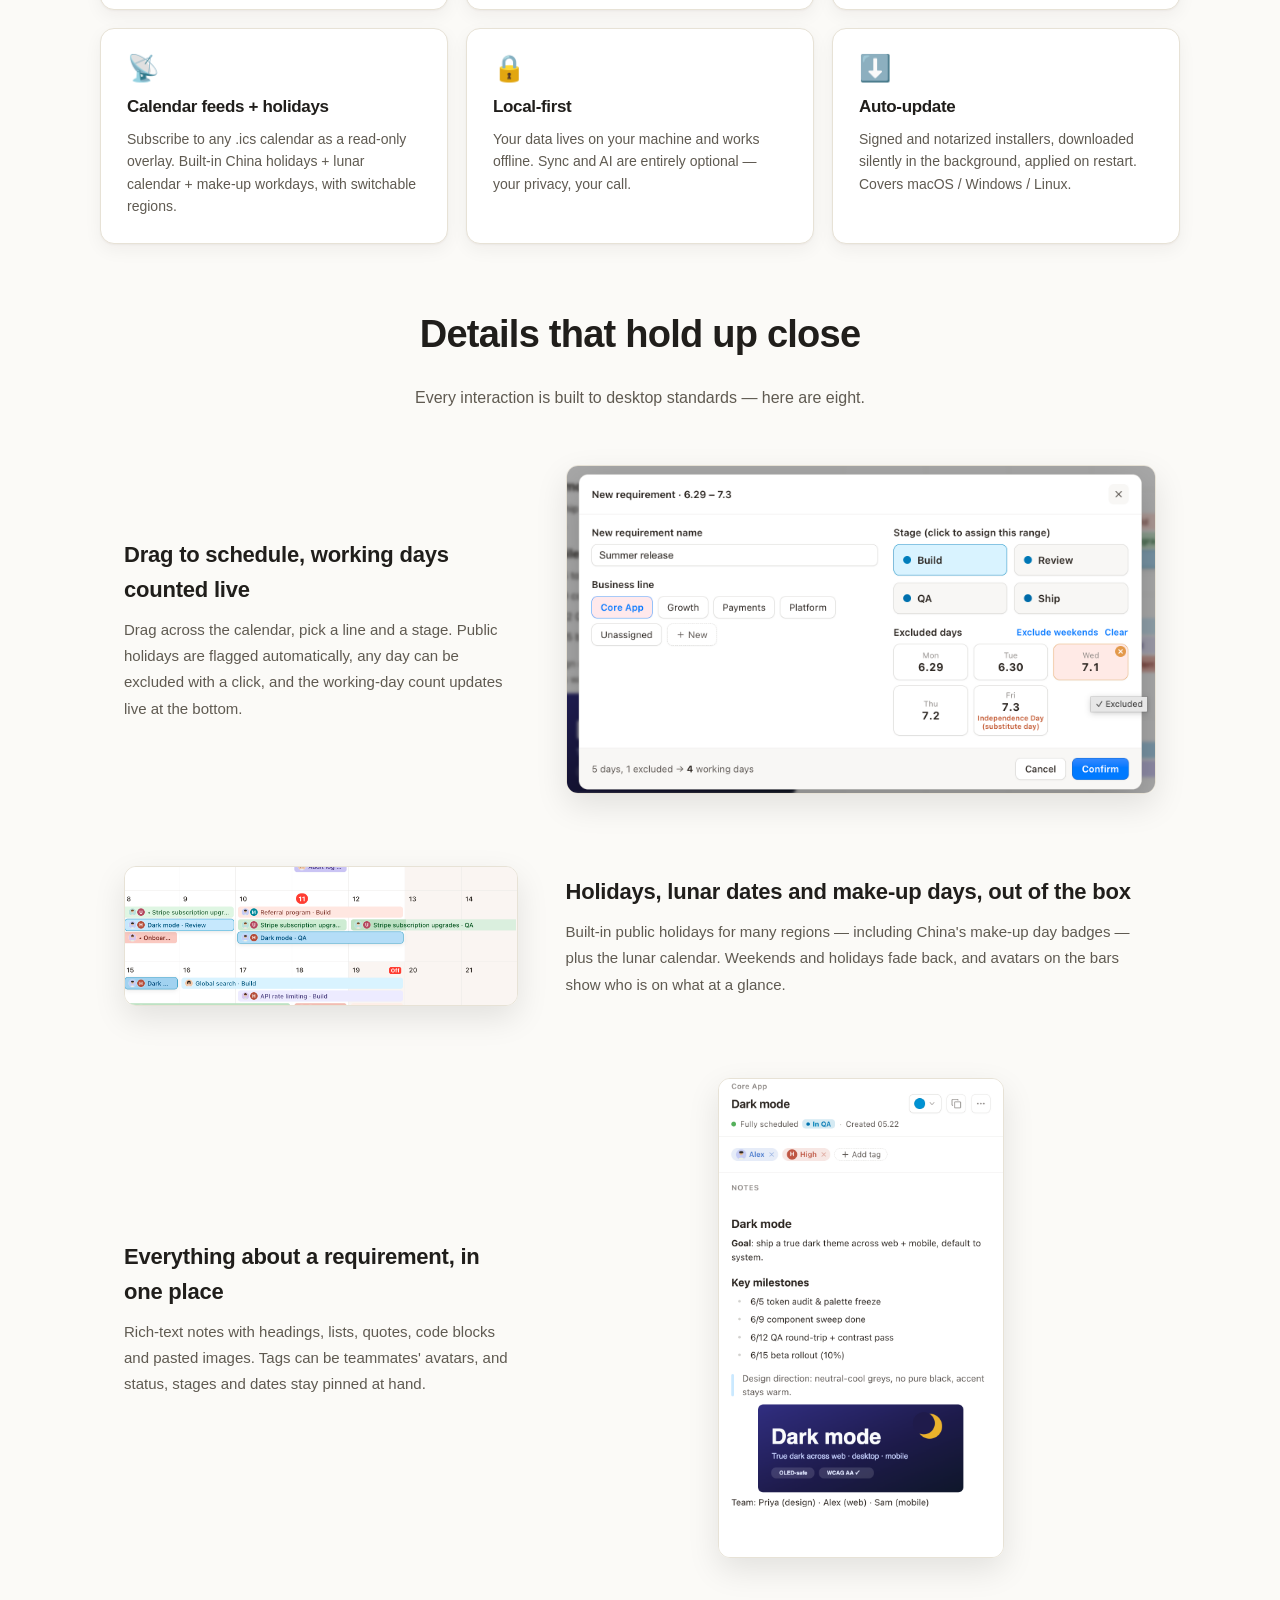
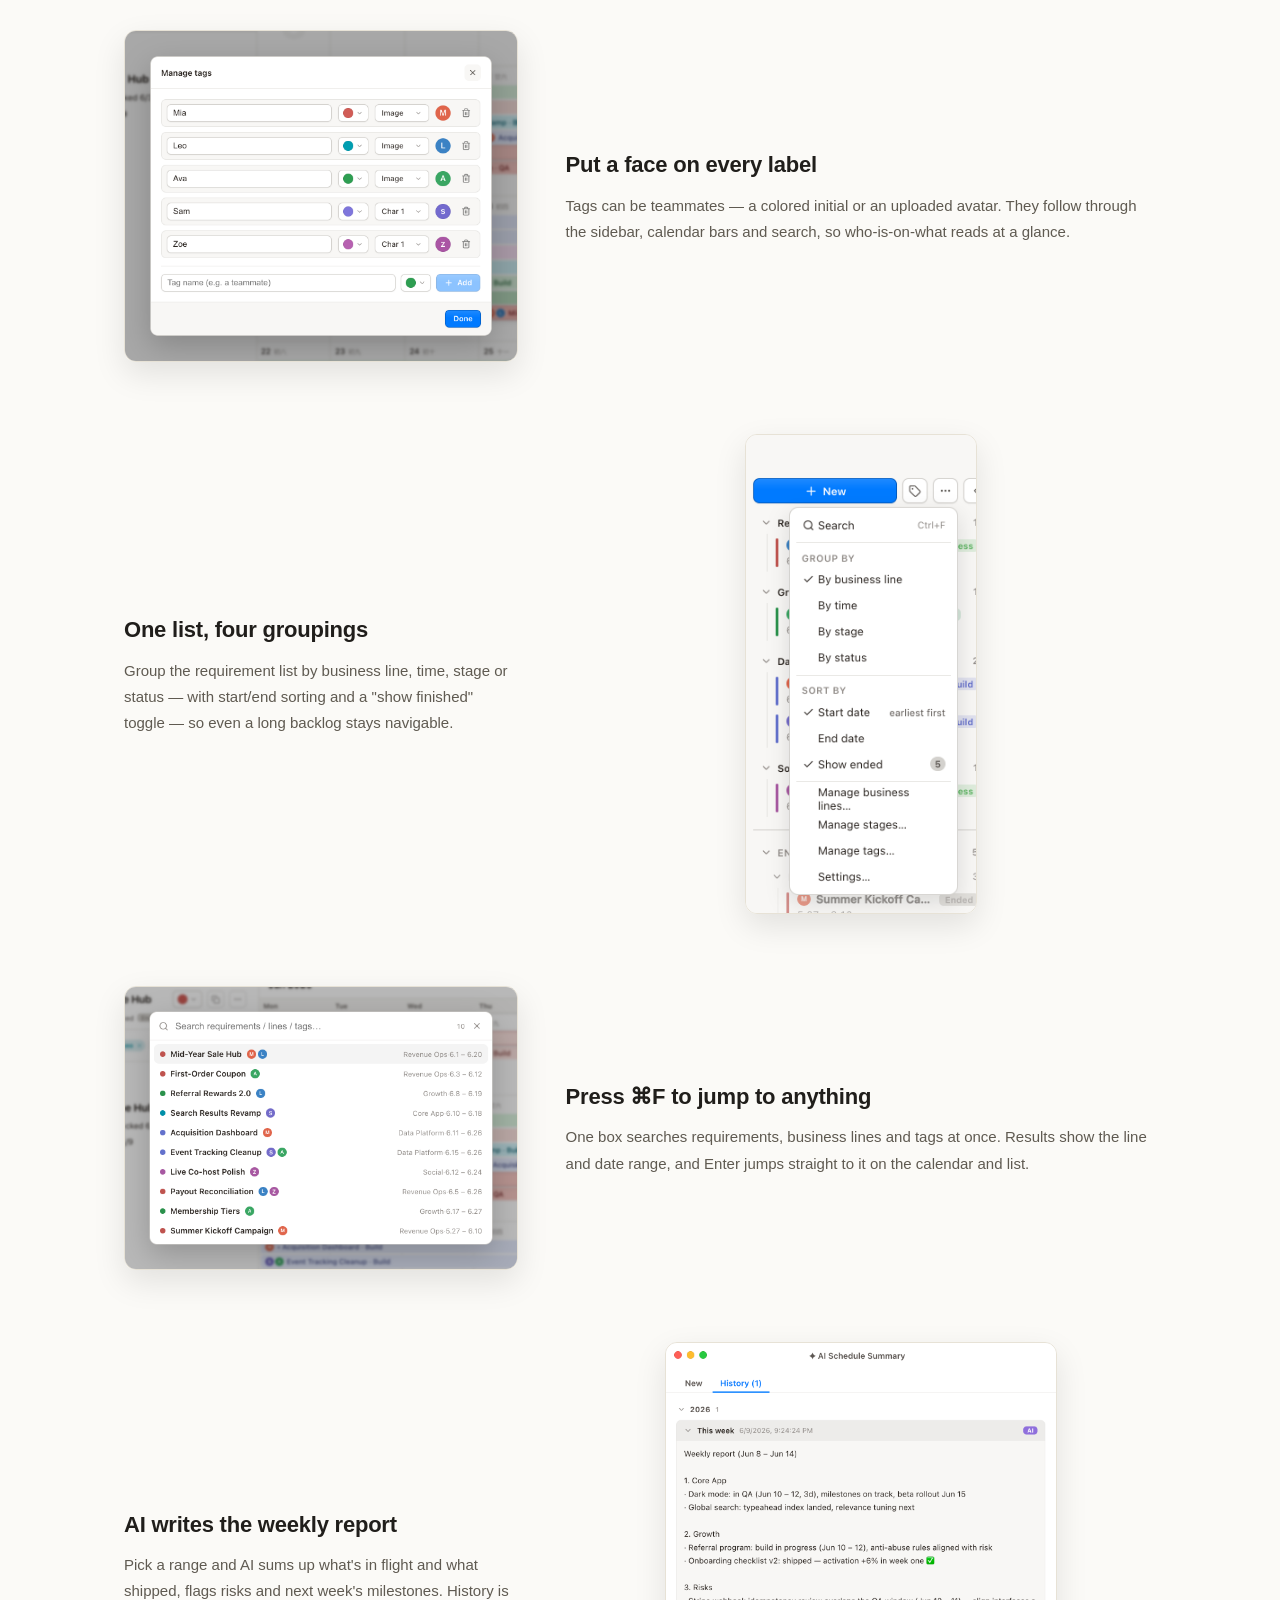
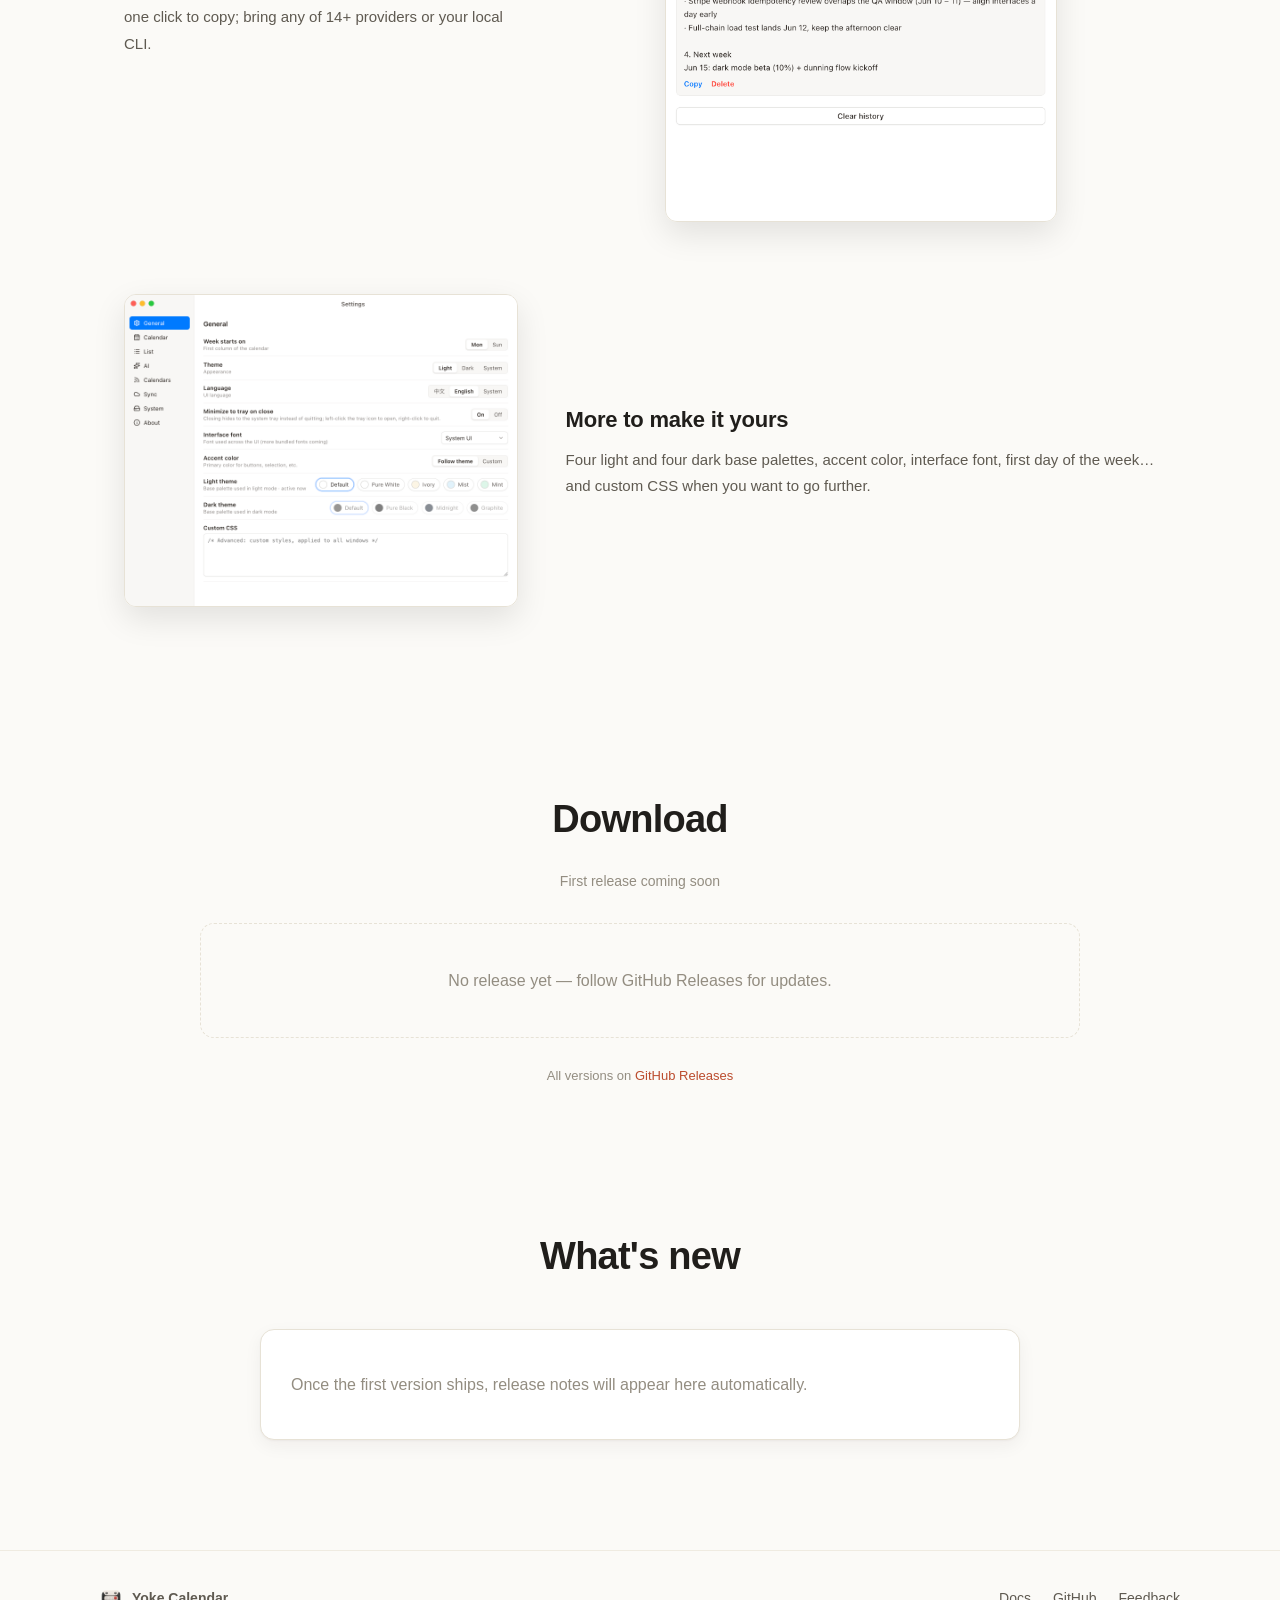
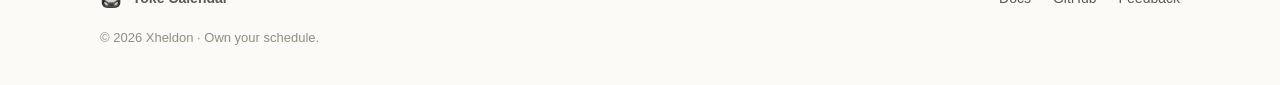
==== commit 471a4186: "feat(site): add 3 feature close-ups — tag avatars, group-by, search Three new "craft" sections (8 to" ====
--- a/index.html
+++ b/index.html
@@ -116,7 +116,7 @@
       <!-- ── Craft (feature close-ups) ── -->
       <section class="craft" id="craft">
         <h2 class="section-title" data-i18n="craft.title">细节，值得放大看</h2>
-        <p class="craft-lede" data-i18n="craft.lede">每一处交互都按桌面应用的标准打磨——这里挑五处。</p>
+        <p class="craft-lede" data-i18n="craft.lede">每一处交互都按桌面应用的标准打磨——这里挑八处。</p>
         <div class="craft-rows">
           <article class="craft-row">
             <div class="craft-text">
@@ -143,6 +143,33 @@
             </div>
             <figure class="craft-shot">
               <img data-shot="feat_detail" src="assets/feat_detail_light_cn.png" alt="" loading="lazy" />
+            </figure>
+          </article>
+          <article class="craft-row">
+            <div class="craft-text">
+              <h3 data-i18n="craft.tags.t">给标签配上头像，谁负责一眼认出</h3>
+              <p data-i18n="craft.tags.d">标签可以是同事——用名字首字的色块，或上传一张头像；它会跟着出现在侧栏、日历色条和搜索结果里，「谁在做什么」一眼认出。</p>
+            </div>
+            <figure class="craft-shot">
+              <img data-shot="feat_tags" src="assets/feat_tags_light_cn.png" alt="" loading="lazy" />
+            </figure>
+          </article>
+          <article class="craft-row">
+            <div class="craft-text">
+              <h3 data-i18n="craft.group.t">一份列表，四种分组</h3>
+              <p data-i18n="craft.group.d">左侧需求列表可按业务线、时间、阶段或状态分组，再配合开始 / 结束时间排序与「显示已结束」，需求再多也能快速归位。</p>
+            </div>
+            <figure class="craft-shot">
+              <img data-shot="feat_group" src="assets/feat_group_light_cn.png" alt="" loading="lazy" />
+            </figure>
+          </article>
+          <article class="craft-row">
+            <div class="craft-text">
+              <h3 data-i18n="craft.search.t">⌘F 直达任何需求</h3>
+              <p data-i18n="craft.search.d">一个搜索框同时搜需求、业务线和标签；结果带上业务线与排期区间，回车即定位到日历与列表中的对应位置。</p>
+            </div>
+            <figure class="craft-shot">
+              <img data-shot="feat_search" src="assets/feat_search_light_cn.png" alt="" loading="lazy" />
             </figure>
           </article>
           <article class="craft-row">
